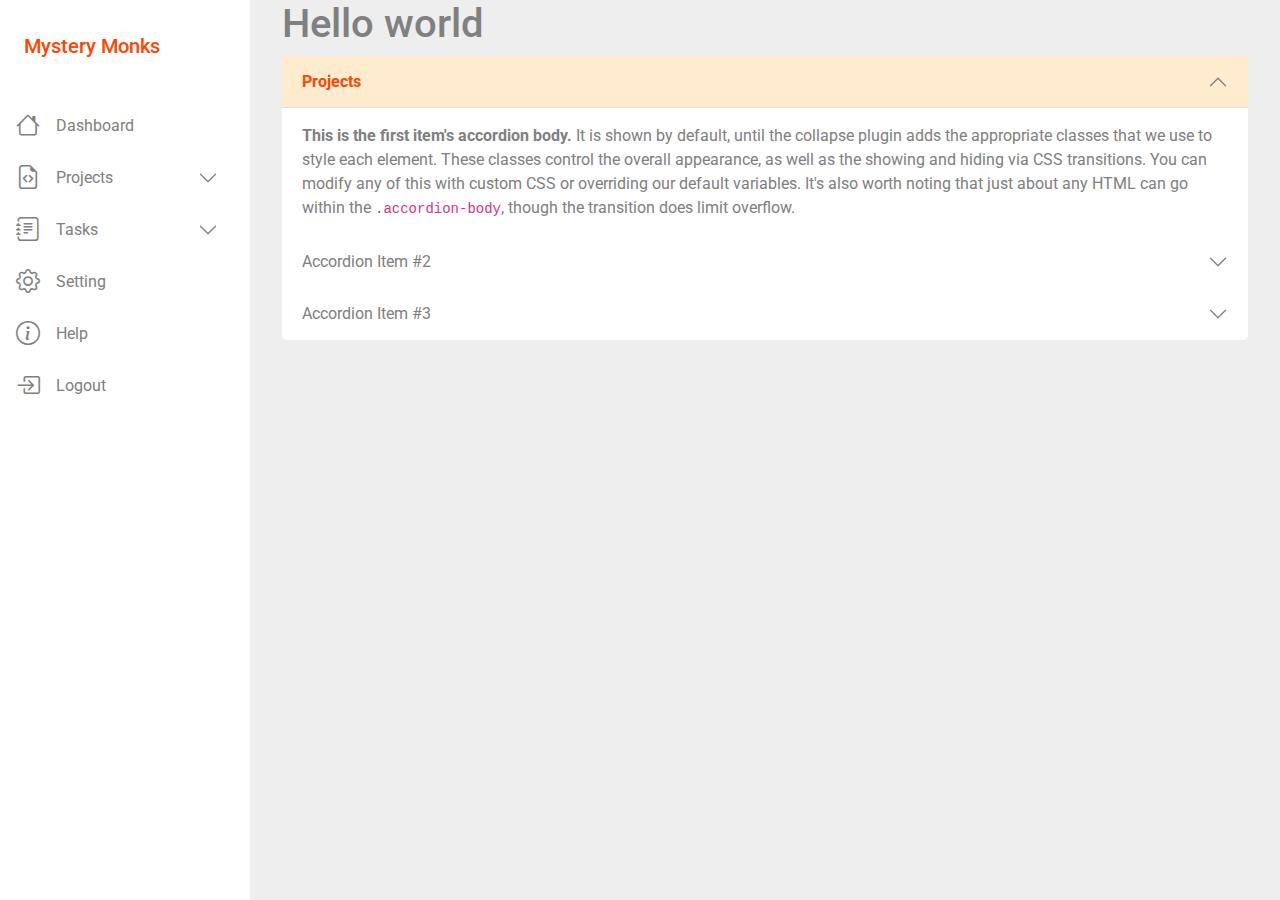
==== index.html @ da380564 "basic design-V.0.01" ====
<!DOCTYPE html>
<html lang="en">
  <head>
    <meta charset="UTF-8" />
    <meta http-equiv="X-UA-Compatible" content="IE=edge" />
    <meta name="viewport" content="width=device-width, initial-scale=1.0" />
    <title>Mystery Monks</title>
    <link rel="stylesheet" href="../assert/css/bootstrap.min.css" />
    <link rel="preconnect" href="https://fonts.googleapis.com" />
    <link rel="preconnect" href="https://fonts.gstatic.com" crossorigin />

    <link
      href="https://fonts.googleapis.com/css2?family=Roboto:wght@300;400;500;700;900&display=swap"
      rel="stylesheet"
    />
    <link
      rel="stylesheet"
      href="https://cdn.jsdelivr.net/npm/bootstrap-icons@1.8.3/font/bootstrap-icons.css"
    />
    <link rel="stylesheet" href="assert/css/style.css" />
  </head>
  <body>
    <main class="d-flex">
      <!-- =====================Sidebar start======================= -->
      <aside class="sidebar d-flex flex-column">
        <div class="logo d-flex align-items-center">
          <h5>Mystery Monks</h5>
        </div>
        <nav class="nav">
          <ul class="menu">
            <li class="list_link">
              <a href="/" class="link">
                <i class="bi bi-house"></i> Dashboard
              </a>
            </li>
            <li class="list_link accordion" id="accordionExample">
              <button
                class="accordion-button collapsed link"
                type="button"
                data-bs-toggle="collapse"
                data-bs-target="#project"
                aria-expanded="false"
                aria-controls="project"
              >
                <i class="bi bi-file-earmark-code"></i> Projects
              </button>
              <div
                id="project"
                class="accordion-collapse collapse"
                aria-labelledby="headingOne"
                data-bs-parent="#accordionExample"
              >
                <ul class="dropdown_menu">
                  <li>
                    <a href="">Ongoing Project </a>
                  </li>
                  <li>
                    <a href="">Completed Project </a>
                  </li>
                  <li>
                    <a href="">Canceled Project</a>
                  </li>
                </ul>
              </div>
            </li>
            <li class="list_link accordion" id="accordionExamplet">
              <button
                class="accordion-button collapsed link"
                type="button"
                data-bs-toggle="collapse"
                data-bs-target="#tasks"
                aria-expanded="false"
                aria-controls="tasks"
              >
                <i class="bi bi-journal-text"></i> Tasks
              </button>
              <div
                id="tasks"
                class="accordion-collapse collapse"
                aria-labelledby="headingOne"
                data-bs-parent="#accordionExample"
              >
                <ul class="dropdown_menu">
                  <li>
                    <a href="./pages/posted.html">Posted Task</a>
                  </li>
                  <li>
                    <a href="./pages/ongoing.html">Ongoing Task </a>
                  </li>
                  <li>
                    <a href="./pages/complete.html">Completed Task</a>
                  </li>
                  <li>
                    <a href=""> Cancelled Task</a>
                  </li>
                </ul>
              </div>
            </li>

            <li class="list_link">
              <a href="" class="link"><i class="bi bi-gear"></i> Setting </a>
            </li>
            <li class="list_link">
              <a href="" class="link"><i class="bi bi-info-circle"></i>Help</a>
            </li>
            <li class="list_link">
              <a href="" class="link">
                <i class="bi bi-box-arrow-in-right"></i>Logout</a
              >
            </li>
          </ul>
        </nav>
      </aside>
      <!-- ===========================Sidebar End=================== -->
      <!-- ====================Main Section Start=================== -->
      <section class="main_section flex-grow-1">
        <!-- <span class=""><i class="bi bi-bell"></i></span> -->
        <!-- ===========================modal===================== -->
        <h1>Hello world</h1>
        <div class="accordion" id="accordionExample">
          <div class="accordion-item">
            <h2 class="accordion-header" id="headingOne">
              <button
                class="accordion-button"
                type="button"
                data-bs-toggle="collapse"
                data-bs-target="#collapseOne"
                aria-expanded="true"
                aria-controls="collapseOne"
              >
                Projects
              </button>
            </h2>
            <div
              id="collapseOne"
              class="accordion-collapse collapse show"
              aria-labelledby="headingOne"
              data-bs-parent="#accordionExample"
            >
              <div class="accordion-body">
                <strong>This is the first item's accordion body.</strong> It is
                shown by default, until the collapse plugin adds the appropriate
                classes that we use to style each element. These classes control
                the overall appearance, as well as the showing and hiding via
                CSS transitions. You can modify any of this with custom CSS or
                overriding our default variables. It's also worth noting that
                just about any HTML can go within the
                <code>.accordion-body</code>, though the transition does limit
                overflow.
              </div>
            </div>
          </div>
          <div class="accordion-item">
            <h2 class="accordion-header" id="headingTwo">
              <button
                class="accordion-button collapsed"
                type="button"
                data-bs-toggle="collapse"
                data-bs-target="#collapseTwo"
                aria-expanded="false"
                aria-controls="collapseTwo"
              >
                Accordion Item #2
              </button>
            </h2>
            <div
              id="collapseTwo"
              class="accordion-collapse collapse"
              aria-labelledby="headingTwo"
              data-bs-parent="#accordionExample"
            >
              <div class="accordion-body">
                <strong>This is the second item's accordion body.</strong> It is
                hidden by default, until the collapse plugin adds the
                appropriate classes that we use to style each element. These
                classes control the overall appearance, as well as the showing
                and hiding via CSS transitions. You can modify any of this with
                custom CSS or overriding our default variables. It's also worth
                noting that just about any HTML can go within the
                <code>.accordion-body</code>, though the transition does limit
                overflow.
              </div>
            </div>
          </div>
          <div class="accordion-item">
            <h2 class="accordion-header" id="headingThree">
              <button
                class="accordion-button collapsed"
                type="button"
                data-bs-toggle="collapse"
                data-bs-target="#collapseThree"
                aria-expanded="false"
                aria-controls="collapseThree"
              >
                Accordion Item #3
              </button>
            </h2>
            <div
              id="collapseThree"
              class="accordion-collapse collapse"
              aria-labelledby="headingThree"
              data-bs-parent="#accordionExample"
            >
              <div class="accordion-body">
                <strong>This is the third item's accordion body.</strong> It is
                hidden by default, until the collapse plugin adds the
                appropriate classes that we use to style each element. These
                classes control the overall appearance, as well as the showing
                and hiding via CSS transitions. You can modify any of this with
                custom CSS or overriding our default variables. It's also worth
                noting that just about any HTML can go within the
                <code>.accordion-body</code>, though the transition does limit
                overflow.
              </div>
            </div>
          </div>
        </div>
      </section>
    </main>

    <script src="assert//js/bootstrap.bundle.min.js"></script>
  </body>
</html>
---- assert/css/style.css ----
:root {
  --text-primary: gray;
  --text-secondary: rgb(53, 52, 52);
  --text-dark: #34495e;
  --text-hight-light: #ff4500;
  --text-white: white;
  --background-primary: #eee;
  --background-secondary: #ffebcd;
  --background-white: white;
  --background-gray: gray;
  --background-orange: #ff4500;
  --list-active: #ffebcd;
  --button-primary: #ff4500;
}

body {
  background: var(--background-primary);
  font-family: "Roboto", sans-serif;
  color: var(--text-primary);
}
a {
  text-decoration: none;
  color: var(--text-primary);
}

main {
  min-height: 100vh;
  position: relative;
}

.sidebar {
  background: var(--background-white);
  width: 250px;
  position: fixed;
  min-height: 100vh;
  top: 0;
  left: 0;
}
.main_section {
  padding: 0 2rem;
  margin-left: 250px;
  margin-bottom: 1rem;
}

.section {
  padding: 2rem 0;
}
.text_dark {
  color: var(--text-dark);
}
.text_orange {
  color: var(--text-hight-light);
}
.text_gray {
  color: var(--text-primary);
}
.bg_secondary {
  background: var(--background-secondary);
}
.bg_orange {
  background: var(--background-orange);
}

/* ========================Logo======================= */
.logo {
  height: 100px;
  padding: 0 1.5rem;
  color: var(--text-hight-light);
}
/* =========================Navigation & Menu ================== */
.nav {
  flex: 1;
}
.menu {
  width: 100%;
  list-style: none;
  font-weight: 400;
  margin: 0;
  padding: 0;
}
.list_link {
  margin-right: 1rem;
  cursor: pointer;
}
.list_link:hover button {
  color: var(--text-hight-light);
}
.list_link button::after:hover {
  color: var(--text-hight-light);
}
.link {
  padding: 0.5rem 1rem;
  border-radius: 0 0.5rem 0.5rem 0;
  display: flex;
  align-items: center;
}
.list_link:hover > a {
  color: var(--text-hight-light);
}
.link i {
  font-size: 1.5rem;
  margin-right: 1rem;
}

.dropdown_menu {
  margin: 0.25rem 0;
  padding: 0.25rem 0;
  background: var(--background-primary);
  border-radius: 0 0.5rem 0.5rem 0;
}
.dropdown_menu > li {
  padding: 0.25rem;
  margin-left: 4.5rem;
  list-style: disc;
  font-size: 14px;
  color: rgb(53, 52, 52);
}
.dropdown_menu li:hover a {
  color: var(--text-hight-light);
}
#custom_accordion:not(.collapsed) {
  color: var(--text-secondary);
  background-color: white;
  font-weight: normal;
  box-shadow: none;
}
/* ===========================Main section===================== */
.budge_area {
  background: rgba(229, 225, 225, 0.867);
}
.budge_show {
  background: var(--background-orange);
  color: var(--text-white);
}
.profile_container {
  padding: 1rem 0;
}
.profile_img {
  padding-right: 1rem;
}
.profile_info {
  color: var(--text-primary);
}
.profile_info > strong {
  color: var(--text-dark);
}
.info_icon {
  font-size: 2.5rem;
  color: var(--text-hight-light);
}
.btn_primary {
  background-color: var(--button-primary);
  color: var(--text-white);
  border-radius: 8px;
  min-width: 120px;
  padding: 0.5rem 1.5rem;
}
/* ================accordion-item========== */

.tag li {
  list-style: none;
  background: var(--background-primary);
  padding: 0.5rem 1rem;
  border-radius: 1rem;
}
/* ========================== Request notification info =================== */
.card_section {
  background: var(--background-white);
  border-radius: 8px;
  margin-top: 1.5rem;
}

/* ==================model==================== */
.model_style {
  min-width: 600px;
}
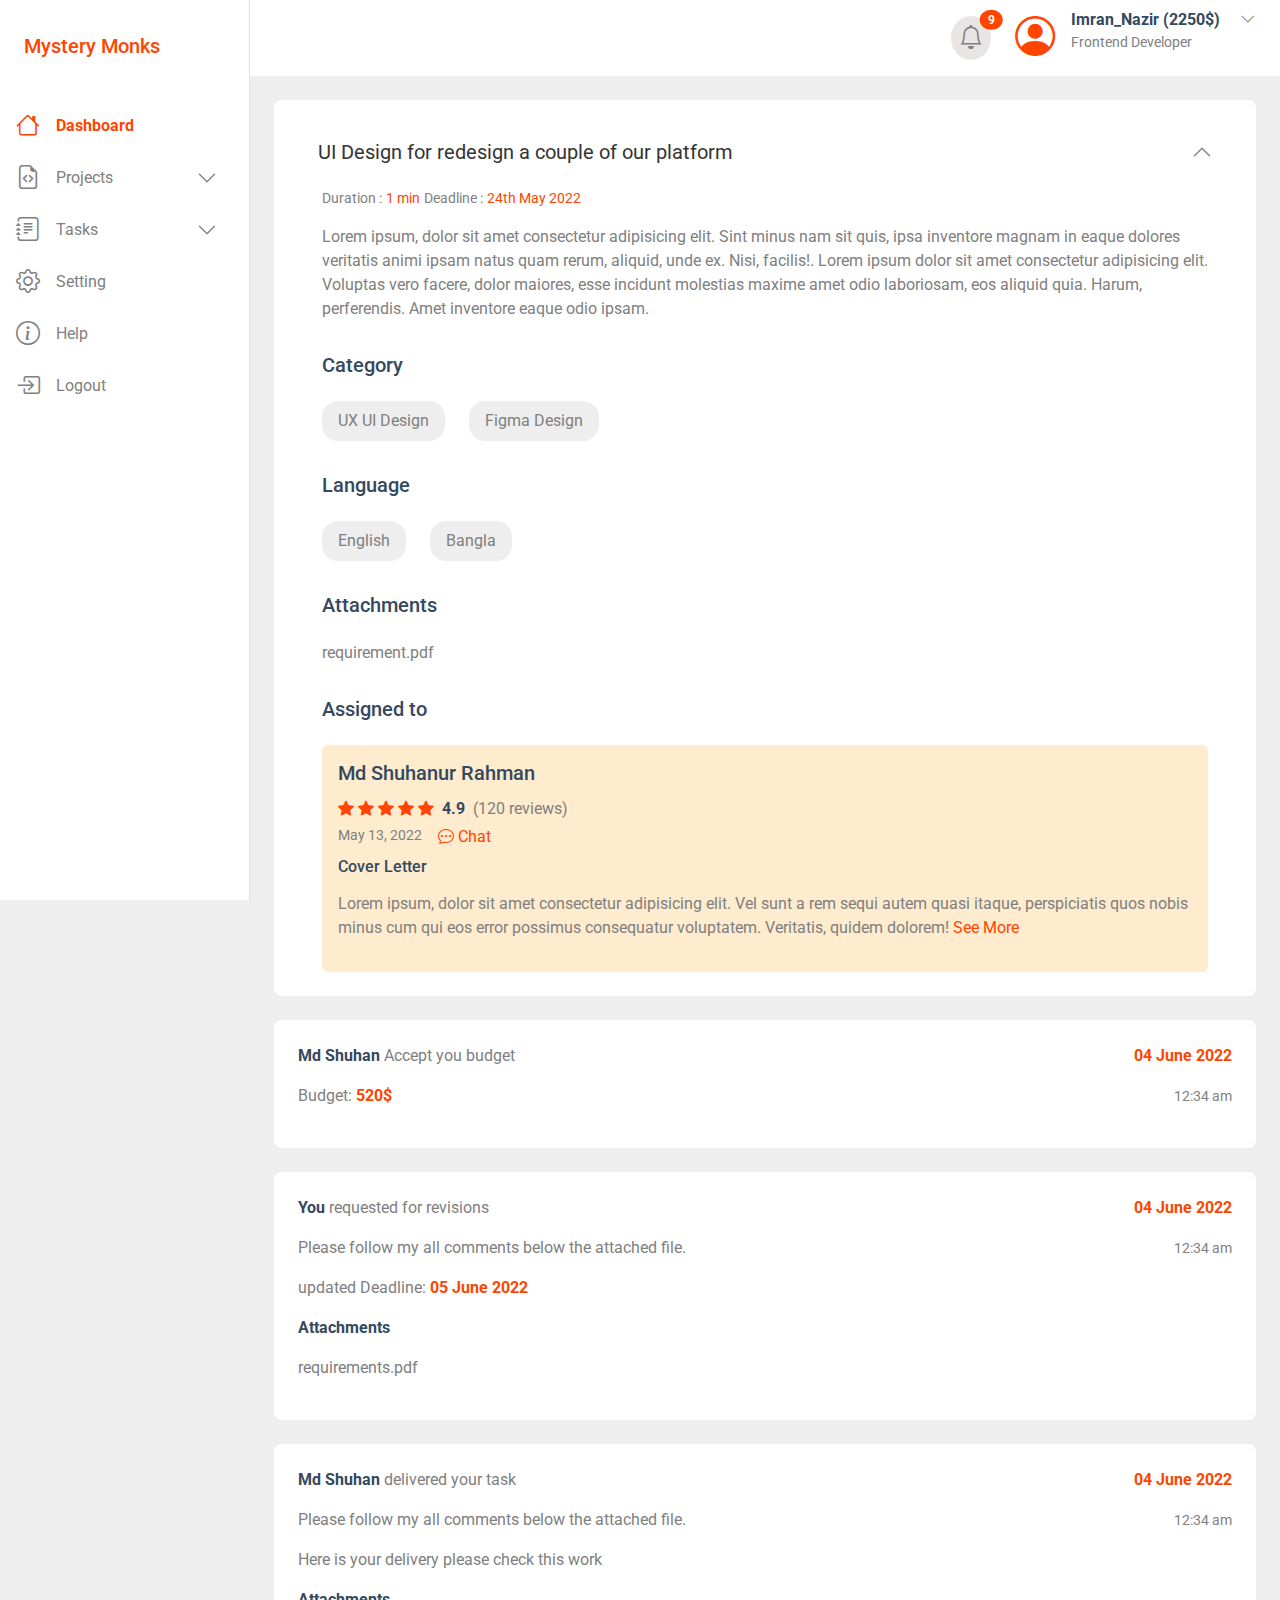
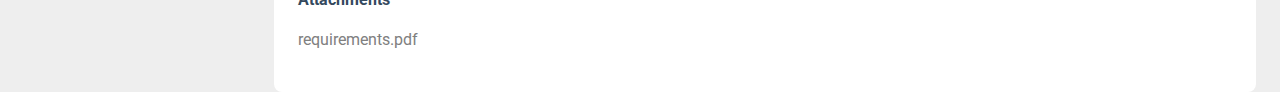
==== commit 0df9c2c5: "added new 3 page" ====
--- a/index.html
+++ b/index.html
@@ -4,8 +4,8 @@
     <meta charset="UTF-8" />
     <meta http-equiv="X-UA-Compatible" content="IE=edge" />
     <meta name="viewport" content="width=device-width, initial-scale=1.0" />
-    <title>Mystery Monks</title>
-    <link rel="stylesheet" href="../assert/css/bootstrap.min.css" />
+    <title>Dashboard - Mystery Monks</title>
+    <link rel="stylesheet" href="assert/css/bootstrap.min.css" />
     <link rel="preconnect" href="https://fonts.googleapis.com" />
     <link rel="preconnect" href="https://fonts.gstatic.com" crossorigin />
 
@@ -22,14 +22,14 @@
   <body>
     <main class="d-flex">
       <!-- =====================Sidebar start======================= -->
-      <aside class="sidebar d-flex flex-column">
+      <aside class="sidebar d-flex flex-column border-end">
         <div class="logo d-flex align-items-center">
           <h5>Mystery Monks</h5>
         </div>
         <nav class="nav">
           <ul class="menu">
-            <li class="list_link">
-              <a href="/" class="link">
+            <li class="list_link list-active">
+              <a href="/" class="link link-active">
                 <i class="bi bi-house"></i> Dashboard
               </a>
             </li>
@@ -52,13 +52,7 @@
               >
                 <ul class="dropdown_menu">
                   <li>
-                    <a href="">Ongoing Project </a>
-                  </li>
-                  <li>
-                    <a href="">Completed Project </a>
-                  </li>
-                  <li>
-                    <a href="">Canceled Project</a>
+                    <a href="./pages/processing.html">Ongoing Project </a>
                   </li>
                 </ul>
               </div>
@@ -82,29 +76,30 @@
               >
                 <ul class="dropdown_menu">
                   <li>
-                    <a href="./pages/posted.html">Posted Task</a>
-                  </li>
-                  <li>
                     <a href="./pages/ongoing.html">Ongoing Task </a>
                   </li>
                   <li>
                     <a href="./pages/complete.html">Completed Task</a>
                   </li>
                   <li>
-                    <a href=""> Cancelled Task</a>
+                    <a href="./pages/cancel.html"> Cancelled Task</a>
                   </li>
                 </ul>
               </div>
             </li>
 
             <li class="list_link">
-              <a href="" class="link"><i class="bi bi-gear"></i> Setting </a>
+              <a href="./pages/setting.html" class="link"
+                ><i class="bi bi-gear"></i> Setting
+              </a>
             </li>
             <li class="list_link">
-              <a href="" class="link"><i class="bi bi-info-circle"></i>Help</a>
+              <a href="./pages/help.html" class="link"
+                ><i class="bi bi-info-circle"></i>Help</a
+              >
             </li>
             <li class="list_link">
-              <a href="" class="link">
+              <a href="./pages/login.html" class="link">
                 <i class="bi bi-box-arrow-in-right"></i>Logout</a
               >
             </li>
@@ -114,110 +109,268 @@
       <!-- ===========================Sidebar End=================== -->
       <!-- ====================Main Section Start=================== -->
       <section class="main_section flex-grow-1">
-        <!-- <span class=""><i class="bi bi-bell"></i></span> -->
         <!-- ===========================modal===================== -->
-        <h1>Hello world</h1>
-        <div class="accordion" id="accordionExample">
-          <div class="accordion-item">
-            <h2 class="accordion-header" id="headingOne">
-              <button
-                class="accordion-button"
-                type="button"
+        <div
+          class="modal fade"
+          id="staticBackdrop"
+          data-bs-backdrop="static"
+          data-bs-keyboard="false"
+          tabindex="-1"
+          aria-labelledby="staticBackdropLabel"
+          aria-hidden="true"
+        >
+          <div class="modal-dialog modal-dialog-centered model_style">
+            <div class="modal-content">
+              <div class="modal-header">
+                <h5 class="modal-title text_dark" id="staticBackdropLabel">
+                  Request for Revision
+                </h5>
+                <button
+                  type="button"
+                  class="btn-close"
+                  data-bs-dismiss="modal"
+                  aria-label="Close"
+                ></button>
+              </div>
+              <div class="modal-body">
+                <form action="">
+                  <div class="mb-3">
+                    <label for="reason" class="form-label">
+                      Reason for revision
+                    </label>
+                    <select
+                      class="form-select text_dark py-2"
+                      aria-label="Default select example"
+                    >
+                      <option selected>I am not available right now</option>
+                      <option value="1">Reason One</option>
+                      <option value="2">Reason Two</option>
+                      <option value="3">Reason Three</option>
+                    </select>
+                  </div>
+                  <label for="message ">
+                    Message
+                    <span class="text_orange">*</span>
+                  </label>
+                  <div class="form-floating mb-3 mt-1">
+                    <textarea
+                      class="form-control"
+                      placeholder="Leave a comment here"
+                      id="message"
+                      style="height: 150px"
+                    ></textarea>
+                  </div>
+                  <div class="input-group mb-3">
+                    <input
+                      type="file"
+                      class="form-control"
+                      id="inputGroupFile01 "
+                    />
+                  </div>
+                  <div class="input-group mb-3">
+                    <input
+                      type="date"
+                      class="form-control text_dark"
+                      id="inputGroupFile01 "
+                    />
+                  </div>
+                </form>
+              </div>
+              <div class="modal-footer">
+                <button
+                  type="button"
+                  class="btn btn_primary"
+                  data-bs-dismiss="modal"
+                >
+                  Cancel
+                </button>
+                <button type="button" class="btn btn_primary">
+                  Request Revision
+                </button>
+              </div>
+            </div>
+          </div>
+        </div>
+        <!-- ==========================Modal End ================= -->
+        <header
+          class="d-flex justify-content-end align-items-center gap-4 bg-white py-1 px-2"
+        >
+          <div role="button" class="position-relative">
+            <span class="p-2 budge_area fs-4 rounded-circle">
+              <i class="bi bi-bell"></i
+            ></span>
+            <span
+              class="position-absolute budge_show top-0 start-100 translate-middle badge rounded-circle"
+            >
+              9
+            </span>
+          </div>
+
+          <div class="profile">
+            <div class="d-flex py-1">
+              <div class="profile_img">
+                <span class="info_icon">
+                  <i class="bi bi-person-circle"></i>
+                </span>
+              </div>
+              <div class="w-100 profile_info">
+                <strong>Imran_Nazir (2250$)</strong>
+                <span class="px-3"><i class="bi bi-chevron-down"></i></span>
+                <small class="d-block">Frontend Developer</small>
+              </div>
+            </div>
+          </div>
+        </header>
+        <!-- ============================ Section ================== -->
+        <div class="px-4">
+          <section class="card_section p-4">
+            <div class="accordion" id="accordionExample">
+              <h4
+                id="custom_accordion"
+                class="accordion-button text_dark fs-5"
                 data-bs-toggle="collapse"
-                data-bs-target="#collapseOne"
-                aria-expanded="true"
-                aria-controls="collapseOne"
-              >
-                Projects
-              </button>
-            </h2>
+                data-bs-target="#ui_section"
+                aria-expanded="false"
+                aria-controls="ui_section"
+                role="button"
+              >
+                UI Design for redesign a couple of our platform
+              </h4>
+            </div>
             <div
-              id="collapseOne"
-              class="accordion-collapse collapse show"
+              id="ui_section"
+              class="accordion-collapse collapse show collapse_section px-4"
               aria-labelledby="headingOne"
               data-bs-parent="#accordionExample"
             >
-              <div class="accordion-body">
-                <strong>This is the first item's accordion body.</strong> It is
-                shown by default, until the collapse plugin adds the appropriate
-                classes that we use to style each element. These classes control
-                the overall appearance, as well as the showing and hiding via
-                CSS transitions. You can modify any of this with custom CSS or
-                overriding our default variables. It's also worth noting that
-                just about any HTML can go within the
-                <code>.accordion-body</code>, though the transition does limit
-                overflow.
-              </div>
-            </div>
-          </div>
-          <div class="accordion-item">
-            <h2 class="accordion-header" id="headingTwo">
-              <button
-                class="accordion-button collapsed"
-                type="button"
-                data-bs-toggle="collapse"
-                data-bs-target="#collapseTwo"
-                aria-expanded="false"
-                aria-controls="collapseTwo"
-              >
-                Accordion Item #2
-              </button>
-            </h2>
-            <div
-              id="collapseTwo"
-              class="accordion-collapse collapse"
-              aria-labelledby="headingTwo"
-              data-bs-parent="#accordionExample"
-            >
-              <div class="accordion-body">
-                <strong>This is the second item's accordion body.</strong> It is
-                hidden by default, until the collapse plugin adds the
-                appropriate classes that we use to style each element. These
-                classes control the overall appearance, as well as the showing
-                and hiding via CSS transitions. You can modify any of this with
-                custom CSS or overriding our default variables. It's also worth
-                noting that just about any HTML can go within the
-                <code>.accordion-body</code>, though the transition does limit
-                overflow.
-              </div>
-            </div>
-          </div>
-          <div class="accordion-item">
-            <h2 class="accordion-header" id="headingThree">
-              <button
-                class="accordion-button collapsed"
-                type="button"
-                data-bs-toggle="collapse"
-                data-bs-target="#collapseThree"
-                aria-expanded="false"
-                aria-controls="collapseThree"
-              >
-                Accordion Item #3
-              </button>
-            </h2>
-            <div
-              id="collapseThree"
-              class="accordion-collapse collapse"
-              aria-labelledby="headingThree"
-              data-bs-parent="#accordionExample"
-            >
-              <div class="accordion-body">
-                <strong>This is the third item's accordion body.</strong> It is
-                hidden by default, until the collapse plugin adds the
-                appropriate classes that we use to style each element. These
-                classes control the overall appearance, as well as the showing
-                and hiding via CSS transitions. You can modify any of this with
-                custom CSS or overriding our default variables. It's also worth
-                noting that just about any HTML can go within the
-                <code>.accordion-body</code>, though the transition does limit
-                overflow.
-              </div>
-            </div>
-          </div>
+              <small class="d-flex gap-1">
+                Duration : <span class="text_orange"> 1 min</span> Deadline :
+                <span class="text_orange"> 24th May 2022</span>
+              </small>
+              <p class="mt-3">
+                Lorem ipsum, dolor sit amet consectetur adipisicing elit. Sint
+                minus nam sit quis, ipsa inventore magnam in eaque dolores
+                veritatis animi ipsam natus quam rerum, aliquid, unde ex. Nisi,
+                facilis!. Lorem ipsum dolor sit amet consectetur adipisicing
+                elit. Voluptas vero facere, dolor maiores, esse incidunt
+                molestias maxime amet odio laboriosam, eos aliquid quia. Harum,
+                perferendis. Amet inventore eaque odio ipsam.
+              </p>
+              <h5 class="text_dark py-3">Category</h5>
+              <ul class="d-flex p-0 tag gap-4">
+                <li>UX UI Design</li>
+                <li>Figma Design</li>
+              </ul>
+              <h5 class="text_dark py-3">Language</h5>
+              <ul class="d-flex p-0 tag gap-4">
+                <li>English</li>
+                <li>Bangla</li>
+              </ul>
+              <h5 class="text_dark py-3">Attachments</h5>
+              <p>requirement.pdf</p>
+              <h5 class="text_dark py-3">Assigned to</h5>
+              <section class="bg_secondary p-3 rounded">
+                <h5 class="text_dark">Md Shuhanur Rahman</h5>
+                <div class="d-flex gap-2 py-1">
+                  <div class="text_orange gap-1 star_rating d-flex">
+                    <i class="bi bi-star-fill"></i>
+                    <i class="bi bi-star-fill"></i>
+                    <i class="bi bi-star-fill"></i>
+                    <i class="bi bi-star-fill"></i>
+                    <i class="bi bi-star-fill"></i>
+                  </div>
+                  <strong class="text_dark">4.9</strong>
+                  <span>(120 reviews)</span>
+                </div>
+                <div class="d-flex gap-3">
+                  <small>
+                    <time datetime="2022-05-13"> May 13, 2022</time></small
+                  >
+                  <a href="" class="text_orange">
+                    <i class="bi bi-chat-dots"></i>
+                    Chat
+                  </a>
+                </div>
+                <div>
+                  <h6 class="text_dark py-2">Cover Letter</h6>
+                  <p>
+                    Lorem ipsum, dolor sit amet consectetur adipisicing elit.
+                    Vel sunt a rem sequi autem quasi itaque, perspiciatis quos
+                    nobis minus cum qui eos error possimus consequatur
+                    voluptatem. Veritatis, quidem dolorem!
+                    <a href="" class="text_orange"> See More</a>
+                  </p>
+                </div>
+              </section>
+            </div>
+          </section>
+          <section class="card_section p-4 d-flex">
+            <div class="card-body">
+              <p>
+                <strong class="text_dark"> Md Shuhan</strong>
+                <span> Accept you budget</span>
+              </p>
+              <p>
+                <span> Budget:</span>
+                <strong class="text_orange"> 520$</strong>
+              </p>
+            </div>
+            <div class="card_date text-end">
+              <p class="text_orange">
+                <strong> 04 June 2022</strong>
+              </p>
+              <time><small>12:34 am</small></time>
+            </div>
+          </section>
+          <section class="card_section p-4 d-flex">
+            <div class="card-body">
+              <p>
+                <strong class="text_dark"> You</strong>
+                <span> requested for revisions</span>
+              </p>
+              <p>Please follow my all comments below the attached file.</p>
+              <p>
+                <span> updated Deadline:</span>
+                <strong class="text_orange">
+                  <time datetime="05/06/2022">05 June 2022</time>
+                </strong>
+              </p>
+              <p class="text_dark">
+                <strong>Attachments</strong>
+              </p>
+              <p>requirements.pdf</p>
+            </div>
+            <div class="card_date text-end">
+              <p class="text_orange">
+                <strong> 04 June 2022</strong>
+              </p>
+              <time><small>12:34 am</small></time>
+            </div>
+          </section>
+          <section class="card_section p-4 d-flex">
+            <div class="card-body">
+              <p>
+                <strong class="text_dark"> Md Shuhan </strong>
+                <span> delivered your task</span>
+              </p>
+              <p>Please follow my all comments below the attached file.</p>
+              <p>Here is your delivery please check this work</p>
+              <p class="text_dark">
+                <strong>Attachments</strong>
+              </p>
+              <p>requirements.pdf</p>
+            </div>
+            <div class="card_date text-end">
+              <p class="text_orange">
+                <strong> 04 June 2022</strong>
+              </p>
+              <time><small>12:34 am</small></time>
+            </div>
+          </section>
         </div>
       </section>
     </main>
 
-    <script src="assert//js/bootstrap.bundle.min.js"></script>
+    <script src="../assert//js/bootstrap.bundle.min.js"></script>
   </body>
 </html>
--- a/assert/css/style.css
+++ b/assert/css/style.css
@@ -2,7 +2,7 @@
   --text-primary: gray;
   --text-secondary: rgb(53, 52, 52);
   --text-dark: #34495e;
-  --text-hight-light: #ff4500;
+  --text-orange: #ff4500;
   --text-white: white;
   --background-primary: #eee;
   --background-secondary: #ffebcd;
@@ -10,6 +10,7 @@
   --background-gray: gray;
   --background-orange: #ff4500;
   --list-active: #ffebcd;
+  --list-active-text: #ff4500;
   --button-primary: #ff4500;
 }
 
@@ -37,9 +38,7 @@
   left: 0;
 }
 .main_section {
-  padding: 0 2rem;
   margin-left: 250px;
-  margin-bottom: 1rem;
 }
 
 .section {
@@ -49,7 +48,7 @@
   color: var(--text-dark);
 }
 .text_orange {
-  color: var(--text-hight-light);
+  color: var(--text-orange);
 }
 .text_gray {
   color: var(--text-primary);
@@ -60,14 +59,21 @@
 .bg_orange {
   background: var(--background-orange);
 }
+.btn_primary {
+  background-color: var(--button-primary);
+  color: var(--text-white);
+  border-radius: 8px;
+  min-width: 120px;
+  padding: 0.5rem 1.5rem;
+}
+/* ---------------------------------- Logo ---------------------------------- */
 
-/* ========================Logo======================= */
 .logo {
   height: 100px;
   padding: 0 1.5rem;
-  color: var(--text-hight-light);
+  color: var(--text-orange);
 }
-/* =========================Navigation & Menu ================== */
+/* ---------------------------- Manu & Navigation --------------------------- */
 .nav {
   flex: 1;
 }
@@ -83,10 +89,10 @@
   cursor: pointer;
 }
 .list_link:hover button {
-  color: var(--text-hight-light);
+  color: var(--text-orange);
 }
 .list_link button::after:hover {
-  color: var(--text-hight-light);
+  color: var(--text-orange);
 }
 .link {
   padding: 0.5rem 1rem;
@@ -95,7 +101,7 @@
   align-items: center;
 }
 .list_link:hover > a {
-  color: var(--text-hight-light);
+  color: var(--text-orange);
 }
 .link i {
   font-size: 1.5rem;
@@ -116,7 +122,7 @@
   color: rgb(53, 52, 52);
 }
 .dropdown_menu li:hover a {
-  color: var(--text-hight-light);
+  color: var(--text-orange);
 }
 #custom_accordion:not(.collapsed) {
   color: var(--text-secondary);
@@ -124,7 +130,7 @@
   font-weight: normal;
   box-shadow: none;
 }
-/* ===========================Main section===================== */
+/* ------------------------------ Main Section ------------------------------ */
 .budge_area {
   background: rgba(229, 225, 225, 0.867);
 }
@@ -132,9 +138,7 @@
   background: var(--background-orange);
   color: var(--text-white);
 }
-.profile_container {
-  padding: 1rem 0;
-}
+
 .profile_img {
   padding-right: 1rem;
 }
@@ -146,31 +150,36 @@
 }
 .info_icon {
   font-size: 2.5rem;
-  color: var(--text-hight-light);
+  color: var(--text-orange);
 }
-.btn_primary {
-  background-color: var(--button-primary);
-  color: var(--text-white);
-  border-radius: 8px;
-  min-width: 120px;
-  padding: 0.5rem 1.5rem;
-}
-/* ================accordion-item========== */
 
+/* ----------------------------- accordion-item ----------------------------- */
 .tag li {
   list-style: none;
   background: var(--background-primary);
   padding: 0.5rem 1rem;
   border-radius: 1rem;
 }
-/* ========================== Request notification info =================== */
+/* ------------------------ notification info ----------------------- */
 .card_section {
   background: var(--background-white);
   border-radius: 8px;
   margin-top: 1.5rem;
 }
+/* ---------------------------------- Modal --------------------------------- */
 
-/* ==================model==================== */
 .model_style {
-  min-width: 600px;
+  max-width: 600px;
 }
+/* -------------------------------------------------------------------------- */
+/*                                 Login Page                                 */
+/* -------------------------------------------------------------------------- */
+
+.form-container {
+  max-width: 500px;
+}
+/* --------------------------------- Active --------------------------------- */
+.link-active {
+  color: var(--list-active-text);
+  font-weight: bold;
+}
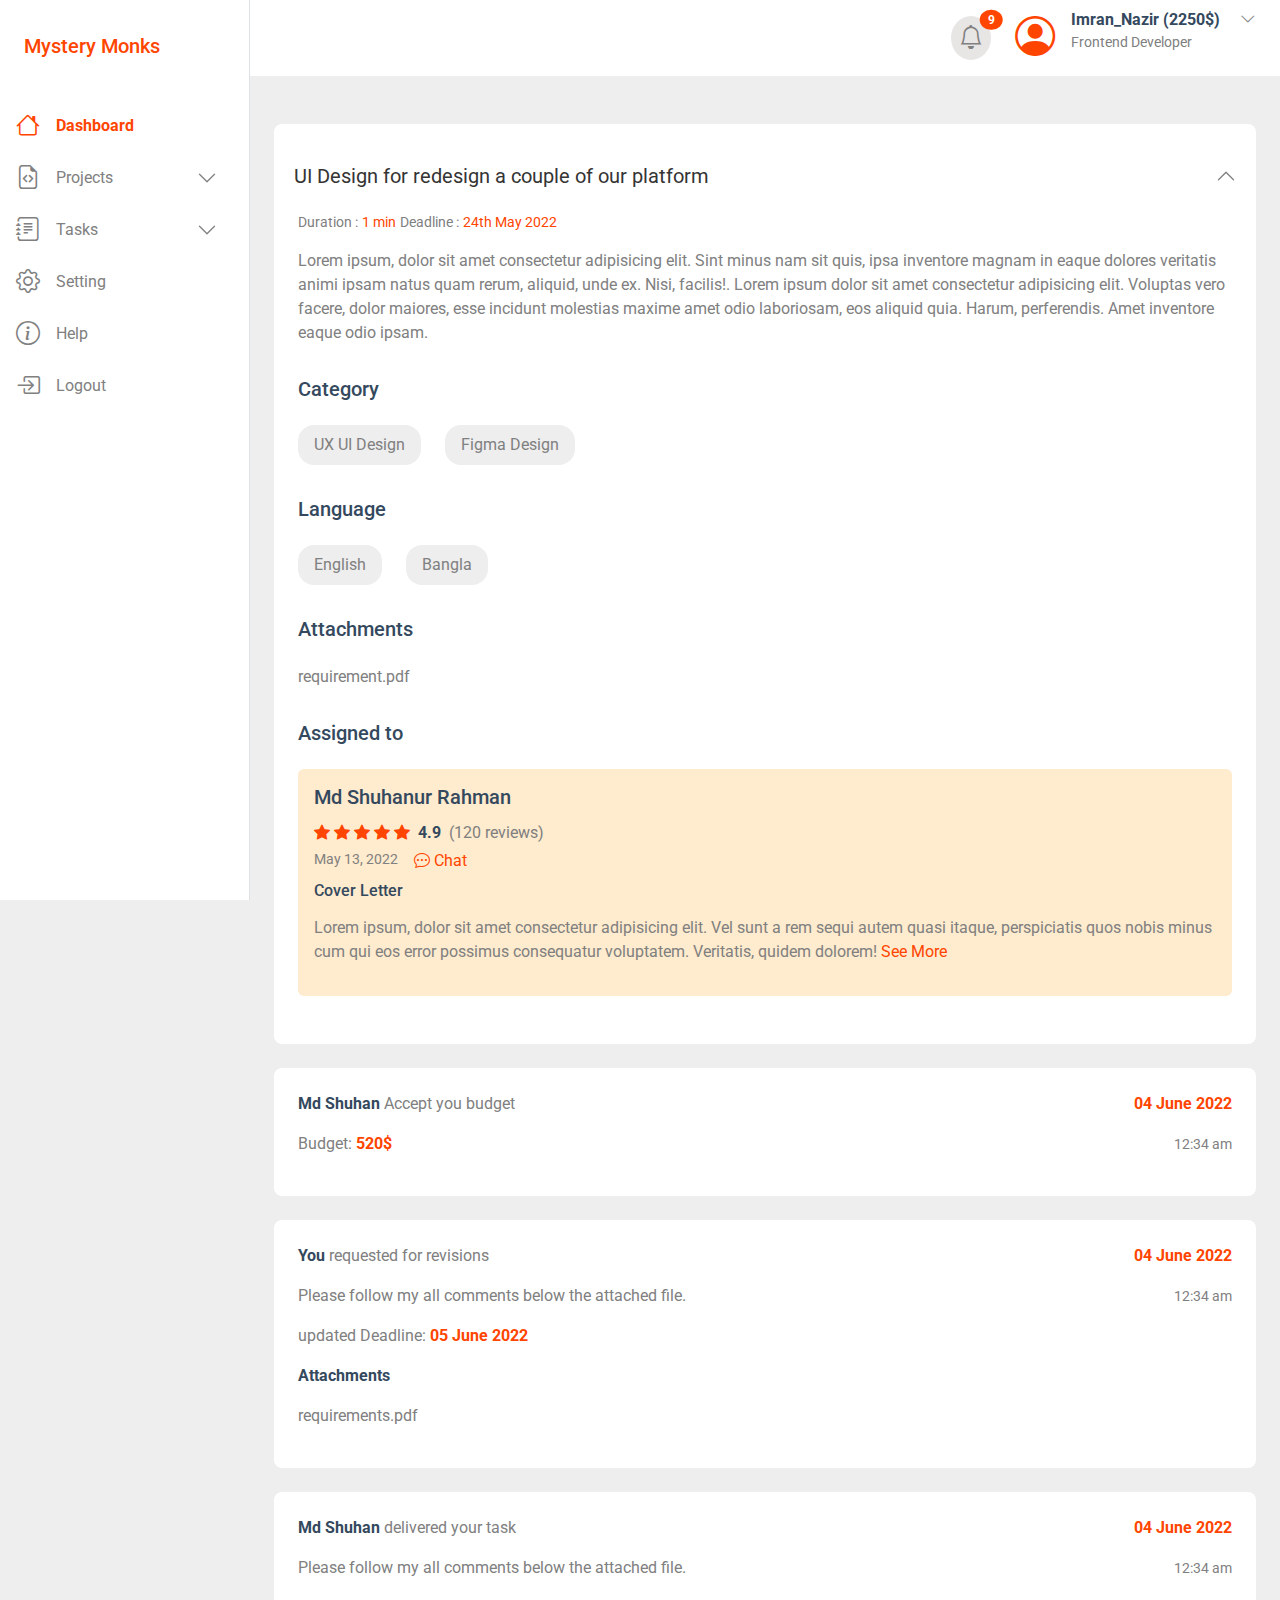
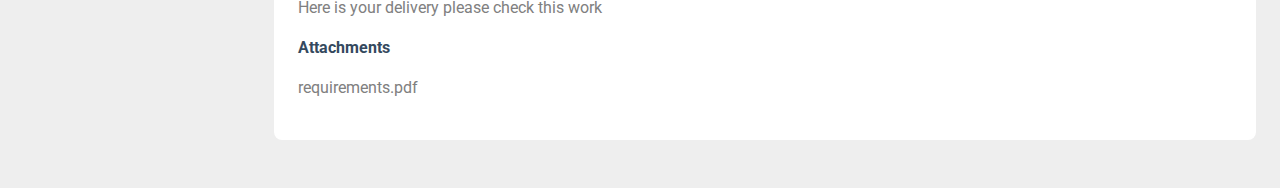
==== commit 832de388: "responsive fixed" ====
--- a/index.html
+++ b/index.html
@@ -5,35 +5,42 @@
     <meta http-equiv="X-UA-Compatible" content="IE=edge" />
     <meta name="viewport" content="width=device-width, initial-scale=1.0" />
     <title>Dashboard - Mystery Monks</title>
-    <link rel="stylesheet" href="assert/css/bootstrap.min.css" />
+    <!-- ---------------------------- Bootstrap CDN ----------------------------- -->
+    <link rel="stylesheet" href="../assert/css/bootstrap.min.css" />
+    <!-- --------------------------- Bootstrap icons ---------------------------- -->
+    <link
+      rel="stylesheet"
+      href="https://cdn.jsdelivr.net/npm/bootstrap-icons@1.8.3/font/bootstrap-icons.css"
+    />
+    <!-- ----------------------------- Google font ----------------------------- -->
     <link rel="preconnect" href="https://fonts.googleapis.com" />
     <link rel="preconnect" href="https://fonts.gstatic.com" crossorigin />
-
     <link
       href="https://fonts.googleapis.com/css2?family=Roboto:wght@300;400;500;700;900&display=swap"
       rel="stylesheet"
     />
-    <link
-      rel="stylesheet"
-      href="https://cdn.jsdelivr.net/npm/bootstrap-icons@1.8.3/font/bootstrap-icons.css"
-    />
-    <link rel="stylesheet" href="assert/css/style.css" />
+    <!-- ------------------------- Custom style sheet -------------------------- -->
+    <link rel="stylesheet" href="./assert/css/style.css" />
   </head>
   <body>
     <main class="d-flex">
       <!-- =====================Sidebar start======================= -->
-      <aside class="sidebar d-flex flex-column border-end">
-        <div class="logo d-flex align-items-center">
+      <aside
+        class="sidebar d-none d-lg-flex position-fixed bg-white top-0 start-0 min-vh-100 flex-column border-end"
+      >
+        <div
+          class="logo text-center ps-4 text_orange d-flex align-items-center"
+        >
           <h5>Mystery Monks</h5>
         </div>
         <nav class="nav">
           <ul class="menu">
-            <li class="list_link list-active">
+            <li class="link_list me-3 list-active">
               <a href="/" class="link link-active">
                 <i class="bi bi-house"></i> Dashboard
               </a>
             </li>
-            <li class="list_link accordion" id="accordionExample">
+            <li class="link_list me-3 accordion" id="accordionExample">
               <button
                 class="accordion-button collapsed link"
                 type="button"
@@ -54,10 +61,16 @@
                   <li>
                     <a href="./pages/processing.html">Ongoing Project </a>
                   </li>
+                  <li>
+                    <a href="">Completed Project </a>
+                  </li>
+                  <li>
+                    <a href="">Canceled Project</a>
+                  </li>
                 </ul>
               </div>
             </li>
-            <li class="list_link accordion" id="accordionExamplet">
+            <li class="link_list me-3 accordion" id="accordionExamplet">
               <button
                 class="accordion-button collapsed link"
                 type="button"
@@ -88,17 +101,17 @@
               </div>
             </li>
 
-            <li class="list_link">
+            <li class="link_list me-3">
               <a href="./pages/setting.html" class="link"
                 ><i class="bi bi-gear"></i> Setting
               </a>
             </li>
-            <li class="list_link">
+            <li class="link_list me-3">
               <a href="./pages/help.html" class="link"
                 ><i class="bi bi-info-circle"></i>Help</a
               >
             </li>
-            <li class="list_link">
+            <li class="link_list me-3">
               <a href="./pages/login.html" class="link">
                 <i class="bi bi-box-arrow-in-right"></i>Logout</a
               >
@@ -106,124 +119,158 @@
           </ul>
         </nav>
       </aside>
-      <!-- ===========================Sidebar End=================== -->
       <!-- ====================Main Section Start=================== -->
       <section class="main_section flex-grow-1">
-        <!-- ===========================modal===================== -->
+        <!-- ----------------------------- Mobile Menu ----------------------------- -->
         <div
-          class="modal fade"
-          id="staticBackdrop"
-          data-bs-backdrop="static"
-          data-bs-keyboard="false"
+          class="offcanvas offcanvas-start"
           tabindex="-1"
-          aria-labelledby="staticBackdropLabel"
-          aria-hidden="true"
+          id="offcanvasExample"
+          aria-labelledby="offcanvasExampleLabel"
         >
-          <div class="modal-dialog modal-dialog-centered model_style">
-            <div class="modal-content">
-              <div class="modal-header">
-                <h5 class="modal-title text_dark" id="staticBackdropLabel">
-                  Request for Revision
-                </h5>
-                <button
-                  type="button"
-                  class="btn-close"
-                  data-bs-dismiss="modal"
-                  aria-label="Close"
-                ></button>
-              </div>
-              <div class="modal-body">
-                <form action="">
-                  <div class="mb-3">
-                    <label for="reason" class="form-label">
-                      Reason for revision
-                    </label>
-                    <select
-                      class="form-select text_dark py-2"
-                      aria-label="Default select example"
-                    >
-                      <option selected>I am not available right now</option>
-                      <option value="1">Reason One</option>
-                      <option value="2">Reason Two</option>
-                      <option value="3">Reason Three</option>
-                    </select>
+          <div class="offcanvas-header">
+            <div class="text-center ps-1 text_orange d-flex align-items-center">
+              <h5>Mystery Monks</h5>
+            </div>
+            <button
+              type="button"
+              class="btn-close"
+              data-bs-dismiss="offcanvas"
+              aria-label="Close"
+            ></button>
+          </div>
+          <div class="offcanvas-body">
+            <nav class="nav">
+              <ul class="menu">
+                <li class="link_list me-3 list-active">
+                  <a href="/" class="link link-active">
+                    <i class="bi bi-house"></i> Dashboard
+                  </a>
+                </li>
+                <li class="link_list me-3 accordion" id="accordionExample">
+                  <button
+                    class="accordion-button collapsed link"
+                    type="button"
+                    data-bs-toggle="collapse"
+                    data-bs-target="#project"
+                    aria-expanded="false"
+                    aria-controls="project"
+                  >
+                    <i class="bi bi-file-earmark-code"></i> Projects
+                  </button>
+                  <div
+                    id="project"
+                    class="accordion-collapse collapse"
+                    aria-labelledby="headingOne"
+                    data-bs-parent="#accordionExample"
+                  >
+                    <ul class="dropdown_menu">
+                      <li>
+                        <a href="./pages/processing.html">Ongoing Project </a>
+                      </li>
+                      <li>
+                        <a href="">Completed Project </a>
+                      </li>
+                      <li>
+                        <a href="">Canceled Project</a>
+                      </li>
+                    </ul>
                   </div>
-                  <label for="message ">
-                    Message
-                    <span class="text_orange">*</span>
-                  </label>
-                  <div class="form-floating mb-3 mt-1">
-                    <textarea
-                      class="form-control"
-                      placeholder="Leave a comment here"
-                      id="message"
-                      style="height: 150px"
-                    ></textarea>
+                </li>
+                <li class="link_list me-3 accordion" id="accordionExamplet">
+                  <button
+                    class="accordion-button collapsed link"
+                    type="button"
+                    data-bs-toggle="collapse"
+                    data-bs-target="#tasks"
+                    aria-expanded="false"
+                    aria-controls="tasks"
+                  >
+                    <i class="bi bi-journal-text"></i> Tasks
+                  </button>
+                  <div
+                    id="tasks"
+                    class="accordion-collapse collapse"
+                    aria-labelledby="headingOne"
+                    data-bs-parent="#accordionExample"
+                  >
+                    <ul class="dropdown_menu">
+                      <li>
+                        <a href="./pages/ongoing.html">Ongoing Task </a>
+                      </li>
+                      <li>
+                        <a href="./pages/complete.html">Completed Task</a>
+                      </li>
+                      <li>
+                        <a href="./pages/cancel.html"> Cancelled Task</a>
+                      </li>
+                    </ul>
                   </div>
-                  <div class="input-group mb-3">
-                    <input
-                      type="file"
-                      class="form-control"
-                      id="inputGroupFile01 "
-                    />
-                  </div>
-                  <div class="input-group mb-3">
-                    <input
-                      type="date"
-                      class="form-control text_dark"
-                      id="inputGroupFile01 "
-                    />
-                  </div>
-                </form>
-              </div>
-              <div class="modal-footer">
-                <button
-                  type="button"
-                  class="btn btn_primary"
-                  data-bs-dismiss="modal"
-                >
-                  Cancel
-                </button>
-                <button type="button" class="btn btn_primary">
-                  Request Revision
-                </button>
-              </div>
-            </div>
+                </li>
+
+                <li class="link_list me-3">
+                  <a href="./pages/setting.html" class="link"
+                    ><i class="bi bi-gear"></i> Setting
+                  </a>
+                </li>
+                <li class="link_list me-3">
+                  <a href="./pages/help.html" class="link"
+                    ><i class="bi bi-info-circle"></i>Help</a
+                  >
+                </li>
+                <li class="link_list me-3">
+                  <a href="./pages/login.html" class="link">
+                    <i class="bi bi-box-arrow-in-right"></i>Logout</a
+                  >
+                </li>
+              </ul>
+            </nav>
           </div>
         </div>
-        <!-- ==========================Modal End ================= -->
+        <!-- --------------------------- Section Header ---------------------------- -->
         <header
-          class="d-flex justify-content-end align-items-center gap-4 bg-white py-1 px-2"
+          class="d-flex justify-content-between align-items-center bg-white py-1 px-2"
         >
-          <div role="button" class="position-relative">
-            <span class="p-2 budge_area fs-4 rounded-circle">
-              <i class="bi bi-bell"></i
+          <div id="toggle" class="d-flex align-items-center">
+            <span
+              class="fs-3 px-1 d-lg-none"
+              type="button"
+              data-bs-toggle="offcanvas"
+              data-bs-target="#offcanvasExample"
+              aria-controls="offcanvasExample"
+              ><i class="bi bi-three-dots-vertical"></i
             ></span>
-            <span
-              class="position-absolute budge_show top-0 start-100 translate-middle badge rounded-circle"
-            >
-              9
-            </span>
           </div>
-
-          <div class="profile">
-            <div class="d-flex py-1">
-              <div class="profile_img">
-                <span class="info_icon">
-                  <i class="bi bi-person-circle"></i>
-                </span>
-              </div>
-              <div class="w-100 profile_info">
-                <strong>Imran_Nazir (2250$)</strong>
-                <span class="px-3"><i class="bi bi-chevron-down"></i></span>
-                <small class="d-block">Frontend Developer</small>
+          <div class="d-flex align-items-center gap-4">
+            <div role="button" class="position-relative">
+              <span class="p-2 budge_area fs-4 rounded-circle">
+                <i class="bi bi-bell"></i
+              ></span>
+              <span
+                class="position-absolute budge_show top-0 start-100 translate-middle badge rounded-circle"
+              >
+                9
+              </span>
+            </div>
+            <div class="profile">
+              <div class="d-flex py-1">
+                <div class="profile_img">
+                  <span class="info_icon">
+                    <i class="bi bi-person-circle"></i>
+                  </span>
+                </div>
+                <div class="w-100 profile_info">
+                  <strong>Imran_Nazir (2250$)</strong>
+                  <span class="px-3"><i class="bi bi-chevron-down"></i></span>
+                  <small class="d-block">Frontend Developer</small>
+                </div>
               </div>
             </div>
           </div>
         </header>
-        <!-- ============================ Section ================== -->
-        <div class="px-4">
-          <section class="card_section p-4">
+        <!-- ---------------------------- Main Section ----------------------------- -->
+        <div class="content mb-4 p-lg-4 px-1">
+          <section class="card_section py-2 py-lg-4">
             <div class="accordion" id="accordionExample">
               <h4
                 id="custom_accordion"
@@ -247,61 +294,63 @@
                 Duration : <span class="text_orange"> 1 min</span> Deadline :
                 <span class="text_orange"> 24th May 2022</span>
               </small>
-              <p class="mt-3">
-                Lorem ipsum, dolor sit amet consectetur adipisicing elit. Sint
-                minus nam sit quis, ipsa inventore magnam in eaque dolores
-                veritatis animi ipsam natus quam rerum, aliquid, unde ex. Nisi,
-                facilis!. Lorem ipsum dolor sit amet consectetur adipisicing
-                elit. Voluptas vero facere, dolor maiores, esse incidunt
-                molestias maxime amet odio laboriosam, eos aliquid quia. Harum,
-                perferendis. Amet inventore eaque odio ipsam.
-              </p>
-              <h5 class="text_dark py-3">Category</h5>
-              <ul class="d-flex p-0 tag gap-4">
-                <li>UX UI Design</li>
-                <li>Figma Design</li>
-              </ul>
-              <h5 class="text_dark py-3">Language</h5>
-              <ul class="d-flex p-0 tag gap-4">
-                <li>English</li>
-                <li>Bangla</li>
-              </ul>
-              <h5 class="text_dark py-3">Attachments</h5>
-              <p>requirement.pdf</p>
-              <h5 class="text_dark py-3">Assigned to</h5>
-              <section class="bg_secondary p-3 rounded">
-                <h5 class="text_dark">Md Shuhanur Rahman</h5>
-                <div class="d-flex gap-2 py-1">
-                  <div class="text_orange gap-1 star_rating d-flex">
-                    <i class="bi bi-star-fill"></i>
-                    <i class="bi bi-star-fill"></i>
-                    <i class="bi bi-star-fill"></i>
-                    <i class="bi bi-star-fill"></i>
-                    <i class="bi bi-star-fill"></i>
+              <div class="pb-4">
+                <p class="mt-3">
+                  Lorem ipsum, dolor sit amet consectetur adipisicing elit. Sint
+                  minus nam sit quis, ipsa inventore magnam in eaque dolores
+                  veritatis animi ipsam natus quam rerum, aliquid, unde ex.
+                  Nisi, facilis!. Lorem ipsum dolor sit amet consectetur
+                  adipisicing elit. Voluptas vero facere, dolor maiores, esse
+                  incidunt molestias maxime amet odio laboriosam, eos aliquid
+                  quia. Harum, perferendis. Amet inventore eaque odio ipsam.
+                </p>
+                <h5 class="text_dark py-3">Category</h5>
+                <ul class="d-flex p-0 tag gap-4">
+                  <li>UX UI Design</li>
+                  <li>Figma Design</li>
+                </ul>
+                <h5 class="text_dark py-3">Language</h5>
+                <ul class="d-flex p-0 tag gap-4">
+                  <li>English</li>
+                  <li>Bangla</li>
+                </ul>
+                <h5 class="text_dark py-3">Attachments</h5>
+                <p>requirement.pdf</p>
+                <h5 class="text_dark py-3">Assigned to</h5>
+                <section class="bg_secondary p-3 rounded">
+                  <h5 class="text_dark">Md Shuhanur Rahman</h5>
+                  <div class="d-flex gap-2 py-1">
+                    <div class="text_orange gap-1 star_rating d-flex">
+                      <i class="bi bi-star-fill"></i>
+                      <i class="bi bi-star-fill"></i>
+                      <i class="bi bi-star-fill"></i>
+                      <i class="bi bi-star-fill"></i>
+                      <i class="bi bi-star-fill"></i>
+                    </div>
+                    <strong class="text_dark">4.9</strong>
+                    <span>(120 reviews)</span>
                   </div>
-                  <strong class="text_dark">4.9</strong>
-                  <span>(120 reviews)</span>
-                </div>
-                <div class="d-flex gap-3">
-                  <small>
-                    <time datetime="2022-05-13"> May 13, 2022</time></small
-                  >
-                  <a href="" class="text_orange">
-                    <i class="bi bi-chat-dots"></i>
-                    Chat
-                  </a>
-                </div>
-                <div>
-                  <h6 class="text_dark py-2">Cover Letter</h6>
-                  <p>
-                    Lorem ipsum, dolor sit amet consectetur adipisicing elit.
-                    Vel sunt a rem sequi autem quasi itaque, perspiciatis quos
-                    nobis minus cum qui eos error possimus consequatur
-                    voluptatem. Veritatis, quidem dolorem!
-                    <a href="" class="text_orange"> See More</a>
-                  </p>
-                </div>
-              </section>
+                  <div class="d-flex gap-3">
+                    <small>
+                      <time datetime="2022-05-13"> May 13, 2022</time></small
+                    >
+                    <a href="" class="text_orange">
+                      <i class="bi bi-chat-dots"></i>
+                      Chat
+                    </a>
+                  </div>
+                  <div>
+                    <h6 class="text_dark py-2">Cover Letter</h6>
+                    <p>
+                      Lorem ipsum, dolor sit amet consectetur adipisicing elit.
+                      Vel sunt a rem sequi autem quasi itaque, perspiciatis quos
+                      nobis minus cum qui eos error possimus consequatur
+                      voluptatem. Veritatis, quidem dolorem!
+                      <a href="" class="text_orange"> See More</a>
+                    </p>
+                  </div>
+                </section>
+              </div>
             </div>
           </section>
           <section class="card_section p-4 d-flex">
@@ -371,6 +420,6 @@
       </section>
     </main>
 
-    <script src="../assert//js/bootstrap.bundle.min.js"></script>
+    <script src="../assert/js/bootstrap.bundle.min.js"></script>
   </body>
 </html>
--- a/assert/css/style.css
+++ b/assert/css/style.css
@@ -30,15 +30,13 @@
 }
 
 .sidebar {
-  background: var(--background-white);
-  width: 250px;
-  position: fixed;
-  min-height: 100vh;
-  top: 0;
-  left: 0;
+  min-width: 250px;
 }
-.main_section {
-  margin-left: 250px;
+
+@media (min-width: 992px) {
+  .main_section {
+    margin-left: 250px;
+  }
 }
 
 .section {
@@ -59,6 +57,9 @@
 .bg_orange {
   background: var(--background-orange);
 }
+.bg_gray {
+  background: var(--background-gray);
+}
 .btn_primary {
   background-color: var(--button-primary);
   color: var(--text-white);
@@ -66,12 +67,10 @@
   min-width: 120px;
   padding: 0.5rem 1.5rem;
 }
-/* ---------------------------------- Logo ---------------------------------- */
+/* ---------------------------------- logo text-center justify-content-center text_orange ---------------------------------- */
 
 .logo {
   height: 100px;
-  padding: 0 1.5rem;
-  color: var(--text-orange);
 }
 /* ---------------------------- Manu & Navigation --------------------------- */
 .nav {
@@ -84,14 +83,13 @@
   margin: 0;
   padding: 0;
 }
-.list_link {
-  margin-right: 1rem;
+.link_list {
   cursor: pointer;
 }
-.list_link:hover button {
+.link_list:hover button {
   color: var(--text-orange);
 }
-.list_link button::after:hover {
+.link_list button::after:hover {
   color: var(--text-orange);
 }
 .link {
@@ -100,7 +98,7 @@
   display: flex;
   align-items: center;
 }
-.list_link:hover > a {
+.link_list:hover > a {
   color: var(--text-orange);
 }
 .link i {
@@ -131,6 +129,9 @@
   box-shadow: none;
 }
 /* ------------------------------ Main Section ------------------------------ */
+#toggle {
+  cursor: pointer;
+}
 .budge_area {
   background: rgba(229, 225, 225, 0.867);
 }
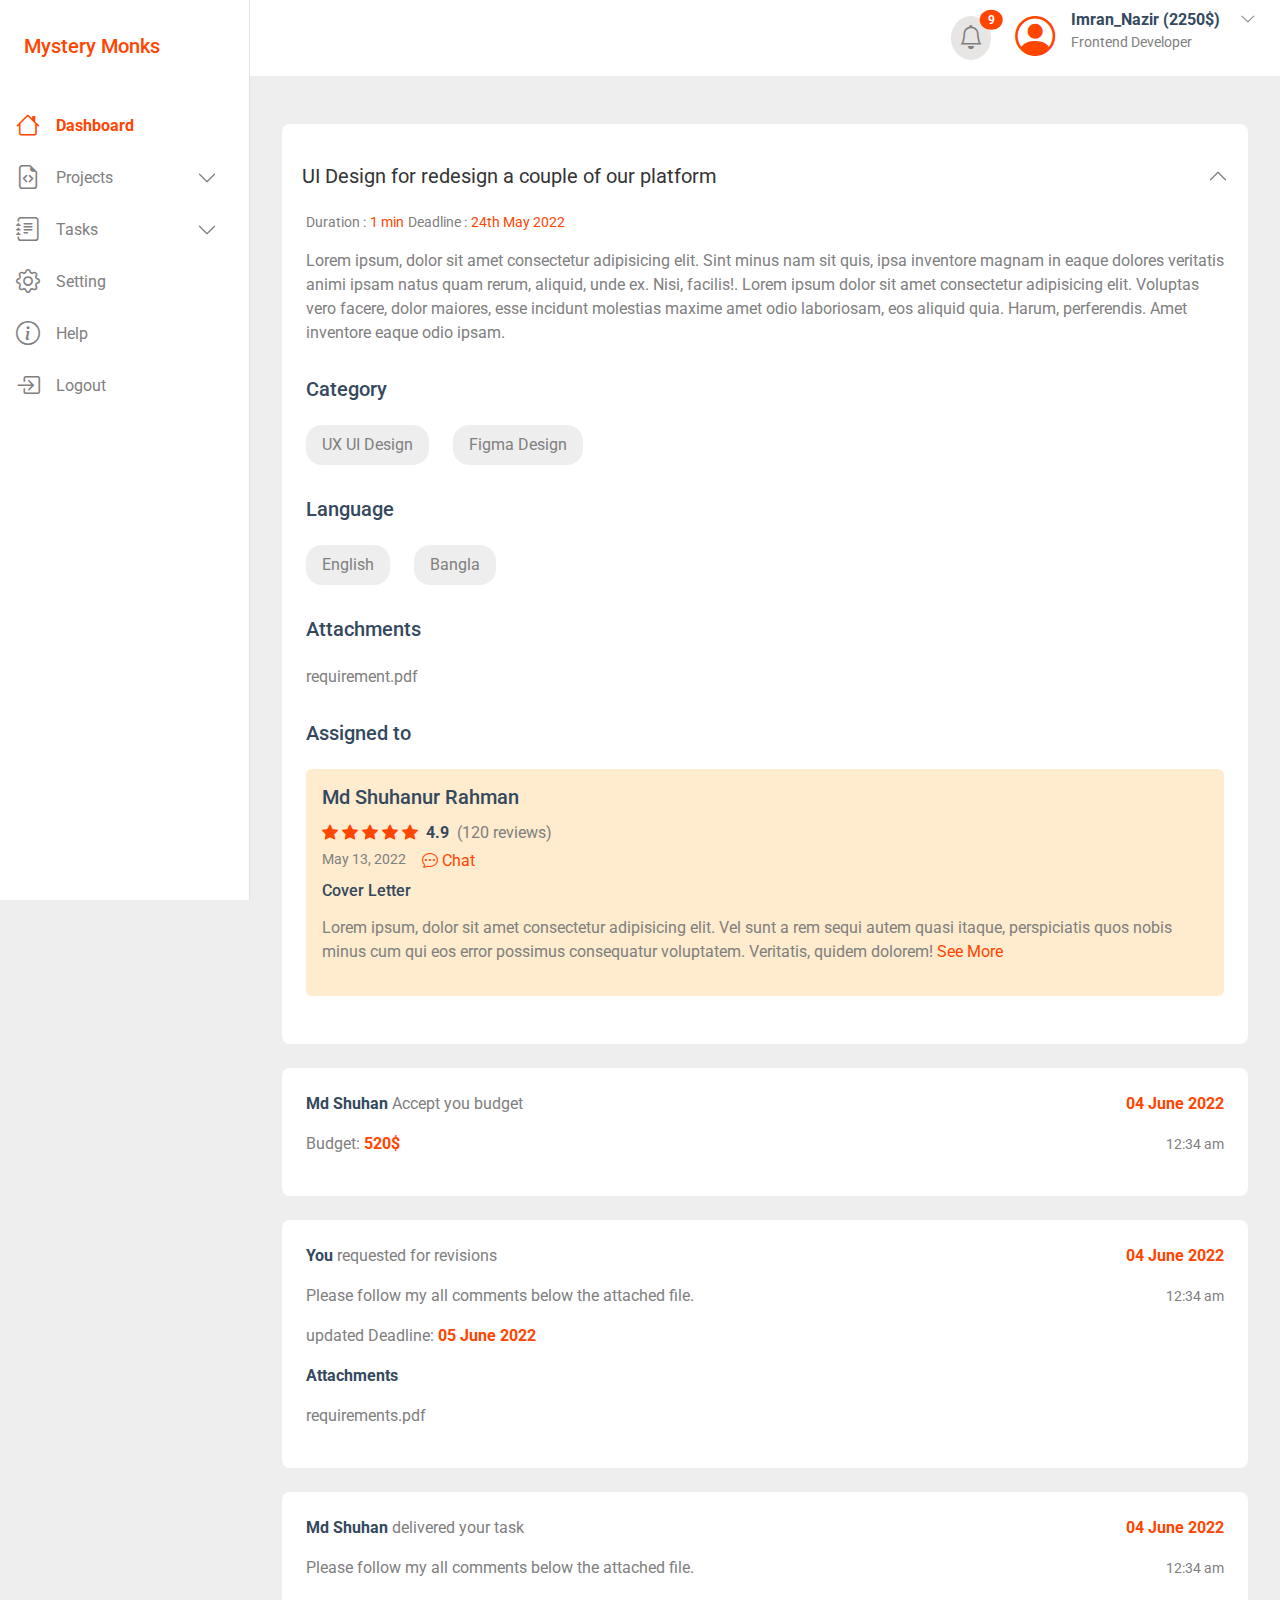
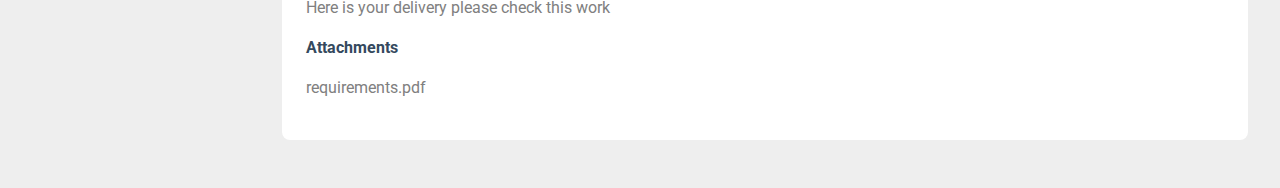
==== commit 7c715477: "css bug fixed" ====
--- a/index.html
+++ b/index.html
@@ -95,7 +95,7 @@
                     <a href="./pages/complete.html">Completed Task</a>
                   </li>
                   <li>
-                    <a href="./pages/cancel.html"> Cancelled Task</a>
+                    <a href="./pages/cancel.html"> Canceled Task</a>
                   </li>
                 </ul>
               </div>
@@ -202,7 +202,7 @@
                         <a href="./pages/complete.html">Completed Task</a>
                       </li>
                       <li>
-                        <a href="./pages/cancel.html"> Cancelled Task</a>
+                        <a href="./pages/cancel.html"> Canceled Task</a>
                       </li>
                     </ul>
                   </div>
@@ -269,7 +269,7 @@
           </div>
         </header>
         <!-- ---------------------------- Main Section ----------------------------- -->
-        <div class="content mb-4 p-lg-4 px-1">
+        <div class="content mb-4 p-lg-4 mx-2">
           <section class="card_section py-2 py-lg-4">
             <div class="accordion" id="accordionExample">
               <h4
